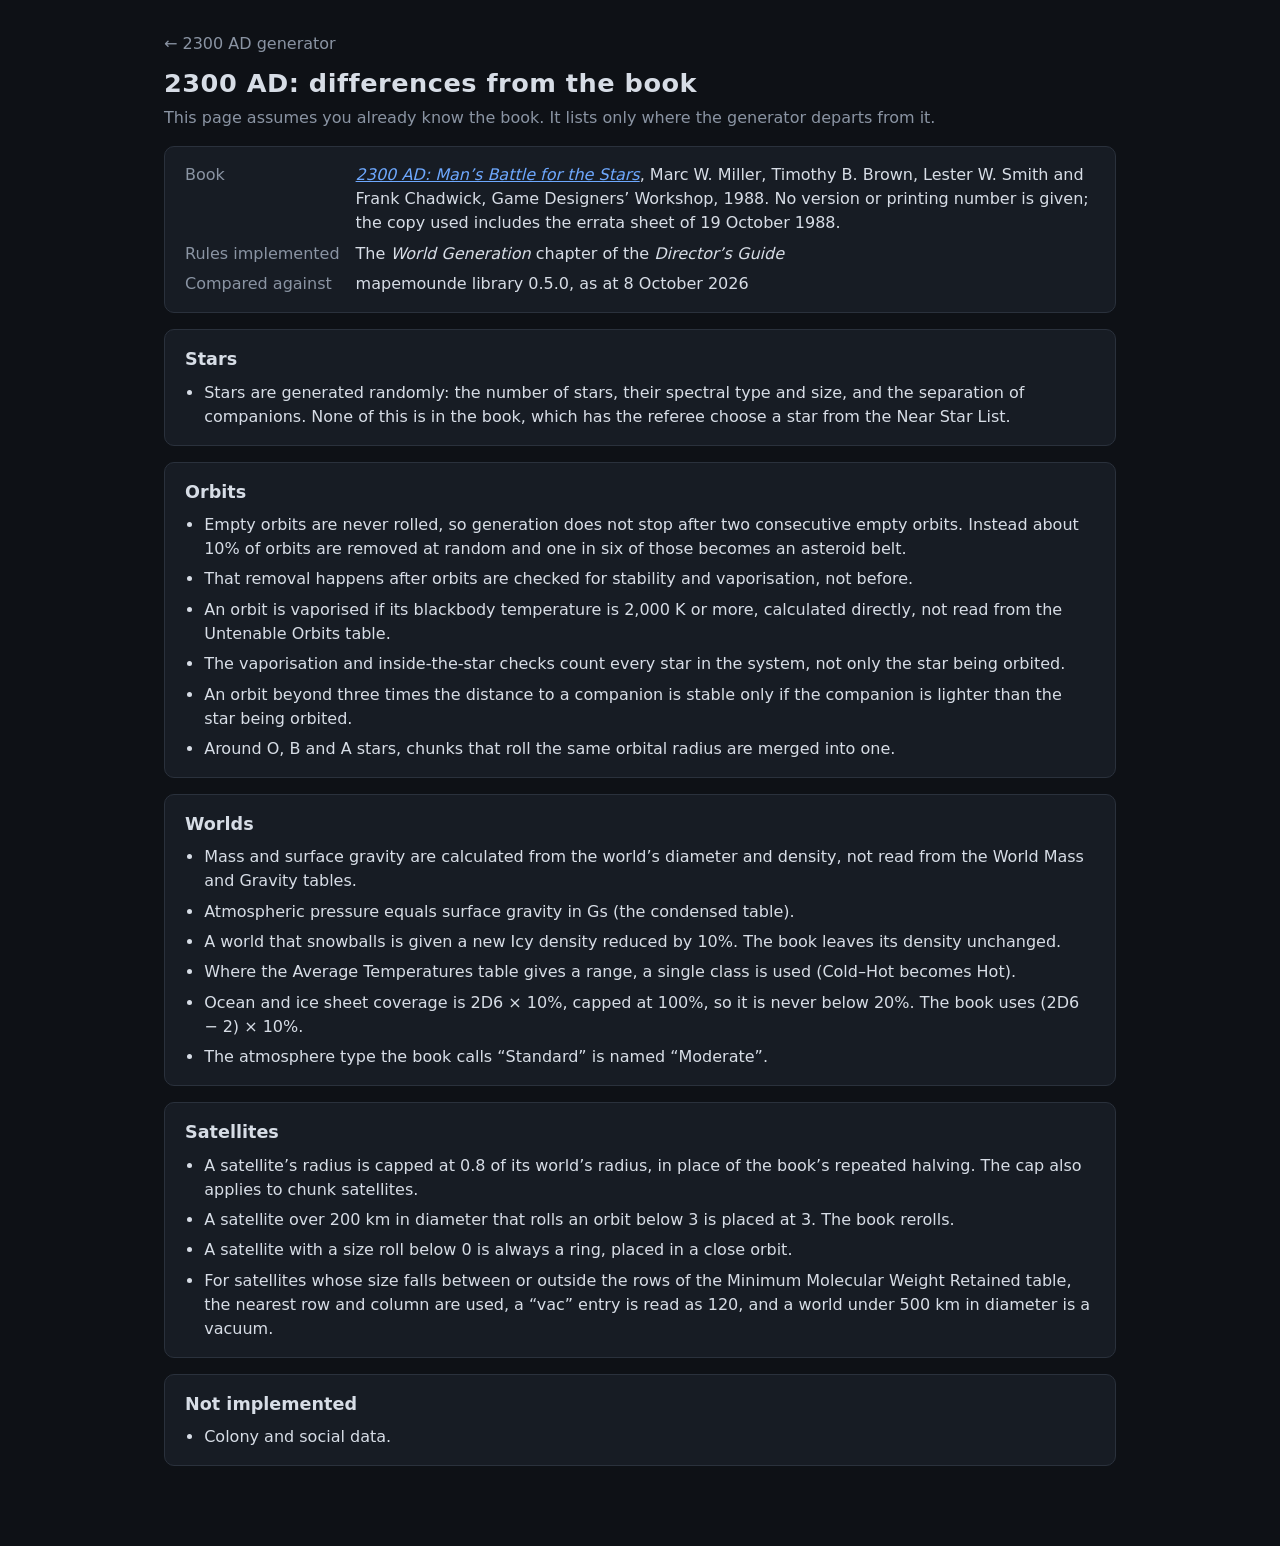
==== docs/ad2300-differences.html @ 8671f931 "alg description" ====
<!DOCTYPE html>
<html lang="en">
  <head>
    <meta charset="utf-8" />
    <meta name="viewport" content="width=device-width, initial-scale=1" />
    <title>Mapemounde — 2300 AD: differences from the book</title>
    <link rel="stylesheet" href="styles.css" />
  </head>
  <body>
    <header>
      <p class="crumb"><a href="ad2300.html">← 2300 AD generator</a></p>
      <h1>2300 AD: differences from the book</h1>
      <p class="subtitle">This page assumes you already know the book. It lists only where the generator departs from it.</p>
    </header>

    <main>
      <section class="card about">
        <dl class="facts">
          <dt>Book</dt>
          <dd><a href="https://www.drivethrurpg.com/en/product/413/2300-ad-man-s-battle-for-the-stars" target="_blank" rel="noopener"><cite>2300 AD: Man’s Battle for the Stars</cite></a>, Marc W. Miller, Timothy B. Brown, Lester W. Smith and Frank Chadwick, Game Designers’ Workshop, 1988. No version or printing number is given; the copy used includes the errata sheet of 19 October 1988.</dd>
          <dt>Rules implemented</dt>
          <dd>The <em>World Generation</em> chapter of the <em>Director’s Guide</em></dd>
          <dt>Compared against</dt>
          <dd>mapemounde library 0.5.0, as at 8 October 2026</dd>
        </dl>
      </section>

      <section class="card about">
        <h2>Stars</h2>
        <ul>
          <li>Stars are generated randomly: the number of stars, their spectral type and size, and the separation of companions. None of this is in the book, which has the referee choose a star from the Near Star List.</li>
        </ul>
      </section>

      <section class="card about">
        <h2>Orbits</h2>
        <ul>
          <li>Empty orbits are never rolled, so generation does not stop after two consecutive empty orbits. Instead about 10% of orbits are removed at random and one in six of those becomes an asteroid belt.</li>
          <li>That removal happens after orbits are checked for stability and vaporisation, not before.</li>
          <li>An orbit is vaporised if its blackbody temperature is 2,000 K or more, calculated directly, not read from the Untenable Orbits table.</li>
          <li>The vaporisation and inside-the-star checks count every star in the system, not only the star being orbited.</li>
          <li>An orbit beyond three times the distance to a companion is stable only if the companion is lighter than the star being orbited.</li>
          <li>Around O, B and A stars, chunks that roll the same orbital radius are merged into one.</li>
        </ul>
      </section>

      <section class="card about">
        <h2>Worlds</h2>
        <ul>
          <li>Mass and surface gravity are calculated from the world’s diameter and density, not read from the World Mass and Gravity tables.</li>
          <li>Atmospheric pressure equals surface gravity in Gs (the condensed table).</li>
          <li>A world that snowballs is given a new Icy density reduced by 10%. The book leaves its density unchanged.</li>
          <li>Where the Average Temperatures table gives a range, a single class is used (Cold–Hot becomes Hot).</li>
          <li>Ocean and ice sheet coverage is 2D6 × 10%, capped at 100%, so it is never below 20%. The book uses (2D6 − 2) × 10%.</li>
          <li>The atmosphere type the book calls “Standard” is named “Moderate”.</li>
        </ul>
      </section>

      <section class="card about">
        <h2>Satellites</h2>
        <ul>
          <li>A satellite’s radius is capped at 0.8 of its world’s radius, in place of the book’s repeated halving. The cap also applies to chunk satellites.</li>
          <li>A satellite over 200 km in diameter that rolls an orbit below 3 is placed at 3. The book rerolls.</li>
          <li>A satellite with a size roll below 0 is always a ring, placed in a close orbit.</li>
          <li>For satellites whose size falls between or outside the rows of the Minimum Molecular Weight Retained table, the nearest row and column are used, a “vac” entry is read as 120, and a world under 500 km in diameter is a vacuum.</li>
        </ul>
      </section>

      <section class="card about">
        <h2>Not implemented</h2>
        <ul>
          <li>Colony and social data.</li>
        </ul>
      </section>
    </main>
  </body>
</html>
---- docs/styles.css ----
:root {
  --bg: #0e1116;
  --panel: #171c24;
  --panel-2: #1f2630;
  --text: #d7dde6;
  --muted: #8a94a3;
  --accent: #6ea8fe;
  --border: #2a313c;
  --error: #ff8a8a;
}

* {
  box-sizing: border-box;
}

body {
  margin: 0;
  font-family: system-ui, -apple-system, Segoe UI, Roboto, sans-serif;
  background: var(--bg);
  color: var(--text);
  line-height: 1.5;
}

header {
  padding: 2rem 1.5rem 1rem;
  max-width: 1000px;
  margin: 0 auto;
}

h1 {
  margin: 0;
  font-size: 1.6rem;
  letter-spacing: 0.5px;
}

.subtitle {
  margin: 0.25rem 0 0;
  color: var(--muted);
}

.crumb {
  margin: 0 0 0.5rem;
}

.crumb a {
  color: var(--muted);
  text-decoration: none;
}

.crumb a:hover {
  color: var(--accent);
}

main {
  max-width: 1000px;
  margin: 0 auto;
  padding: 0 1.5rem 4rem;
}

form {
  background: var(--panel);
  border: 1px solid var(--border);
  border-radius: 10px;
  padding: 1rem 1.25rem;
  display: flex;
  flex-direction: column;
  gap: 0.75rem;
}

.row {
  display: flex;
  align-items: center;
  gap: 0.75rem;
}

.row label {
  width: 120px;
  color: var(--muted);
  flex: none;
}

input[type="text"],
select {
  background: var(--panel-2);
  color: var(--text);
  border: 1px solid var(--border);
  border-radius: 6px;
  padding: 0.45rem 0.6rem;
  font: inherit;
  min-width: 220px;
}

input[type="text"]:focus,
select:focus {
  outline: none;
  border-color: var(--accent);
}

button {
  background: var(--accent);
  color: #0b1020;
  border: none;
  border-radius: 6px;
  padding: 0.5rem 1.1rem;
  font: inherit;
  font-weight: 600;
  cursor: pointer;
}

button.ghost {
  background: transparent;
  border: 1px solid var(--border);
  color: var(--text);
  padding: 0.4rem 0.6rem;
}

button:hover {
  filter: brightness(1.08);
}

.actions {
  margin-top: 0.25rem;
}

.status {
  color: var(--muted);
  overflow-wrap: anywhere; /* the full request URL must not force the page wider than a phone */
}

.status.error {
  color: var(--error);
}

section#result {
  margin-top: 1.5rem;
}

/* Hover card: headline facts for the orrery body under the pointer (a tap pins it on touch).
   Positioned within #rendered rather than the orrery card, whose overflow would clip it. */
#rendered {
  position: relative;
}

.orrery-body {
  cursor: pointer;
}

.orrery-body:hover {
  filter: brightness(1.15);
}

.hover-card {
  position: absolute;
  z-index: 5;
  max-width: 320px;
  padding: 0.5rem 0.7rem 0.55rem;
  background: var(--panel-2);
  border: 1px solid var(--border);
  border-radius: 8px;
  box-shadow: 0 6px 20px rgba(0, 0, 0, 0.4);
  font-size: 0.8rem;
}

.hover-card .hc-actions {
  margin-top: 0.4rem;
}

/* The card's action, styled as a link. */
.hc-open {
  background: none;
  border: 0;
  padding: 0;
  color: var(--accent);
  font: inherit;
  font-size: 0.78rem;
  cursor: pointer;
}

.hc-open:hover {
  text-decoration: underline;
  filter: none;
}

/* A glyph whose record is being hovered in the fold-out. */
.orrery-body.lit {
  filter: drop-shadow(0 0 5px rgba(255, 255, 255, 0.85)) brightness(1.25);
}

/* A record just jumped to from the map. */
@keyframes node-flash {
  from {
    background: rgba(110, 168, 254, 0.28);
  }
  to {
    background: transparent;
  }
}

.node.flash > .node-head {
  animation: node-flash 1.6s ease-out;
  border-radius: 6px;
}

.hover-card .hc-title {
  margin-bottom: 0.3rem;
}

.hover-card .hc-kind {
  color: var(--muted);
  margin-left: 0.4rem;
}

.hover-card .grid {
  font-size: 0.78rem;
  gap: 0.05rem 0.7rem;
}

.hover-card .comp {
  min-width: 170px;
  margin: 0.2rem 0 0.1rem;
}

.hover-card .comp-key {
  font-size: inherit;
  gap: 0 0.6rem;
}

.card {
  background: var(--panel);
  border: 1px solid var(--border);
  border-radius: 10px;
  padding: 1rem 1.25rem;
  margin-bottom: 1rem;
}

/* Traveller system hex: an inline SVG centred in the card. */
.hex-card {
  display: flex;
  justify-content: center;
}

.hex-svg {
  width: 100%;
  max-width: 360px;
  height: auto;
  color: var(--text);
}

/* Traveller UWP status line under the hex: the world profile string, shown verbatim/monospaced. */
.uwp {
  margin: 0.75rem 0 0;
  text-align: center;
  font-family: ui-monospace, "SF Mono", Menlo, Consolas, monospace;
  letter-spacing: 0.04em;
  color: var(--text);
}

/* Name + download controls under the traveller hex. */
.hex-controls {
  display: flex;
  align-items: center;
  gap: 0.75rem;
  margin: 0.75rem 0 0.5rem;
}

.hex-controls label {
  color: var(--muted);
}

.hex-controls input {
  min-width: 200px;
}

.hex-controls button {
  margin-left: auto;
}

/* System orrery: a schematic map of the generated system, drawn as inline SVG. It scales down to
   the card's width (app.js splits wide systems into rows so the scale never drops below 0.72); the
   overflow-x is a last resort that should not trigger, kept so the page body can never scroll
   sideways. Centred with margin:auto rather than .hex-card's flex, because centring an over-wide
   flex item makes its leading overflow unreachable to the scroll container. */
.orrery-card {
  overflow-x: auto;
  padding: 0.5rem;
}

.orrery-svg {
  display: block;
  margin: 0 auto;
  width: 100%; /* scales down to the card; the inline max-width stops it scaling up */
  height: auto;
  color: var(--text);
}

/* Legend: an "ⓘ Legend" pill at the bottom right of the orrery card that floats the legend (only
   the marks this system uses, in the orrery's own colours) as a panel above itself. */
.legend-wrap {
  position: relative;
  display: flex;
  justify-content: flex-end;
  margin: 0.3rem 0.25rem 0;
}

.legend-wrap > summary {
  list-style: none;
  cursor: pointer;
  font-size: 0.78rem;
  color: var(--muted);
  padding: 0.1rem 0.6rem;
  border: 1px solid var(--border);
  border-radius: 999px;
  background: var(--panel-2);
}

.legend-wrap > summary::-webkit-details-marker {
  display: none;
}

.legend-wrap[open] > summary,
.legend-wrap > summary:hover {
  color: var(--text);
}

.legend-panel {
  position: absolute;
  right: 0;
  bottom: calc(100% + 6px);
  z-index: 4;
  max-width: 100%;
  padding: 0.45rem 0.75rem 0.4rem;
  background: var(--panel-2);
  border: 1px solid var(--border);
  border-radius: 8px;
  box-shadow: 0 6px 20px rgba(0, 0, 0, 0.4);
}

.legend {
  list-style: none;
  margin: 0;
  padding: 0;
  display: flex;
  flex-wrap: wrap;
  gap: 0.1rem 0.9rem;
  font-size: 0.78rem;
  color: var(--muted);
}

.legend li {
  display: inline-flex;
  align-items: center;
  gap: 0.3rem;
}

.swatch {
  flex: none;
}

.legend-note {
  margin: 0.3rem 0 0;
  font-size: 0.75rem;
  color: var(--muted);
}

/* The folded-away per-body detail under the orrery. Deeply nested records with wide grids can
   exceed a phone's width; they scroll inside the fold-out rather than widening the page. */
.tree-wrap {
  overflow-x: auto;
}

.tree-wrap > summary {
  margin-bottom: 0.5rem;
}

/* Summary strip: what the map cannot answer at a glance, as chips above it in the orrery card. */
.summary {
  list-style: none;
  margin: 0.15rem 0 0.4rem;
  padding: 0 0.5rem;
  display: flex;
  flex-wrap: wrap;
  align-items: center;
  gap: 0.3rem 0.5rem;
  font-size: 0.85rem;
  color: var(--muted);
}

.chip {
  display: inline-flex;
  align-items: center;
  gap: 0.3rem;
  padding: 0.15rem 0.55rem 0.15rem 0.3rem;
  border: 1px solid var(--border);
  border-radius: 999px;
  background: var(--panel-2);
}

.chip strong {
  color: var(--text);
  font-weight: 600;
}

.chip-fact {
  padding-left: 0.55rem;
}

.unit {
  color: var(--muted);
  margin-left: 0.15rem;
}

/* Hub landing page: shared API-base config + a card per generator. */
.hint {
  color: var(--muted);
  font-size: 0.9rem;
  margin: 0.75rem 0 0;
}

code {
  background: var(--panel-2);
  border: 1px solid var(--border);
  border-radius: 4px;
  padding: 0.05rem 0.3rem;
  font-size: 0.9em;
}

.cards {
  display: grid;
  grid-template-columns: repeat(auto-fit, minmax(220px, 1fr));
  gap: 1rem;
  margin-top: 1.5rem;
}

.gcard {
  display: block;
  background: var(--panel);
  border: 1px solid var(--border);
  border-radius: 10px;
  padding: 1rem 1.25rem;
  color: inherit;
  text-decoration: none;
}

.gcard:hover {
  border-color: var(--accent);
}

.gcard h2 {
  margin: 0 0 0.4rem;
  font-size: 1.1rem;
}

.gcard p {
  margin: 0;
  color: var(--muted);
  font-size: 0.92rem;
}

/* Result tree: each body is a node with collapsible-looking nested children. */
.tree,
.children {
  list-style: none;
  margin: 0;
  padding: 0;
}

.children {
  margin-left: 1rem;
  padding-left: 1rem;
  border-left: 2px solid var(--border);
}

.node {
  margin: 0.6rem 0;
}

.node-head {
  display: flex;
  align-items: baseline;
  gap: 0.6rem;
  flex-wrap: wrap;
}

/* The record's portrait: the orrery glyph at icon size, beside the badge. */
.portrait {
  flex: none;
  align-self: center;
}

.node-title {
  font-weight: 600;
}

.node-id {
  color: var(--muted);
  font-size: 0.85rem;
}

/* A record id that links back up to its glyph in the map. */
.node-id-link {
  background: none;
  border: 0;
  padding: 0;
  font: inherit;
  font-size: 0.85rem;
  color: var(--muted);
  cursor: pointer;
}

.node-id-link:hover {
  color: var(--accent);
  text-decoration: underline;
  filter: none;
}

/* A glyph just jumped to from its record. */
@keyframes glyph-pulse {
  from {
    filter: drop-shadow(0 0 10px rgba(255, 255, 255, 0.95)) brightness(1.6);
  }
  to {
    filter: none;
  }
}

.orrery-body.pulse {
  animation: glyph-pulse 1.6s ease-out;
}

.node-orbit {
  color: var(--muted);
  font-size: 0.9rem;
  margin-left: auto;
}

.badge {
  font-size: 0.72rem;
  text-transform: uppercase;
  letter-spacing: 0.04em;
  font-weight: 700;
  padding: 0.1rem 0.45rem;
  border-radius: 999px;
  background: var(--panel-2);
  border: 1px solid var(--border);
  color: var(--muted);
}

.badge-star {
  color: #ffd479;
  border-color: #5a4a1f;
}

.badge-planet {
  color: var(--accent);
  border-color: #2c4a78;
}

.badge-moon {
  color: #9fd6c2;
  border-color: #2a5448;
}

.badge-asteroidBelt,
.badge-ring,
.badge-moonlet {
  color: #c2a8e0;
  border-color: #463058;
}

.node-detail {
  display: flex;
  flex-wrap: wrap;
  gap: 0.5rem 1.5rem;
  margin: 0.4rem 0 0;
}

.sect {
  min-width: 200px;
}

.sect h4 {
  margin: 0 0 0.25rem;
  font-size: 0.78rem;
  text-transform: uppercase;
  letter-spacing: 0.04em;
  color: var(--muted);
  font-weight: 700;
}

/* A definition-list grid used for orbit/core and every nested record. */
.grid {
  display: grid;
  grid-template-columns: max-content 1fr;
  gap: 0.15rem 0.9rem;
  margin: 0;
  font-size: 0.9rem;
  font-variant-numeric: tabular-nums;
}

.grid dt {
  color: var(--muted);
}

.grid dd {
  margin: 0;
}

/* Atmosphere composition: a stacked bar plus a key, in place of a grid of numbers. */
.comp {
  min-width: 200px;
  margin: 0.15rem 0 0.35rem;
}

.comp-bar {
  display: flex;
  height: 10px;
  border-radius: 5px;
  overflow: hidden;
  background: var(--panel-2);
  border: 1px solid var(--border);
}

.comp-bar span {
  display: block;
  height: 100%;
  min-width: 2px; /* a trace gas still shows as a sliver */
}

.comp-key {
  list-style: none;
  margin: 0.25rem 0 0;
  padding: 0;
  display: flex;
  flex-wrap: wrap;
  gap: 0.1rem 0.8rem;
  font-size: 0.85rem;
}

.comp-key li::before {
  content: "";
  display: inline-block;
  width: 0.6em;
  height: 0.6em;
  border-radius: 50%;
  background: var(--c);
  margin-right: 0.35em;
  vertical-align: 0.05em;
}

/* Moon strip: a planet's satellites on a log axis, above their folded records. */
.moon-strip {
  display: block;
  width: 100%;
  max-width: 640px;
  height: auto;
  margin: 0.35rem 0 0.1rem;
  color: var(--text);
}

.moons-wrap {
  margin-top: 0.1rem;
}

.moons-wrap > summary {
  font-size: 0.85rem;
}

/* Nested grids (e.g. an AoW world's climate/atmosphere) indent slightly for legibility. */
.grid dd > .grid {
  margin: 0.15rem 0 0.35rem;
  padding-left: 0.6rem;
  border-left: 1px solid var(--border);
}

.list {
  margin: 0;
  padding-left: 1.1rem;
}

details {
  margin-top: 0.5rem;
}

summary {
  cursor: pointer;
  color: var(--muted);
}

pre {
  background: var(--panel-2);
  border: 1px solid var(--border);
  border-radius: 8px;
  padding: 1rem;
  overflow-x: auto;
  font-size: 0.82rem;
}

/* Book reference under a generator page's subtitle, and the "differences from the book" pages. */
.source {
  margin: 0.4rem 0 0;
  color: var(--muted);
  font-size: 0.92rem;
}

.source a,
.about a {
  color: var(--accent);
}

.about h2 {
  margin: 0 0 0.5rem;
  font-size: 1.1rem;
}

.about p {
  margin: 0 0 0.5rem;
}

.about ul {
  margin: 0;
  padding-left: 1.2rem;
}

.about li + li {
  margin-top: 0.4rem;
}

.facts {
  margin: 0;
  display: grid;
  grid-template-columns: max-content 1fr;
  gap: 0.4rem 1rem;
}

.facts dt {
  color: var(--muted);
}

.facts dd {
  margin: 0;
}

@media (max-width: 600px) {
  .facts {
    grid-template-columns: 1fr;
    gap: 0.1rem;
  }

  .facts dd {
    margin-bottom: 0.5rem;
  }
}
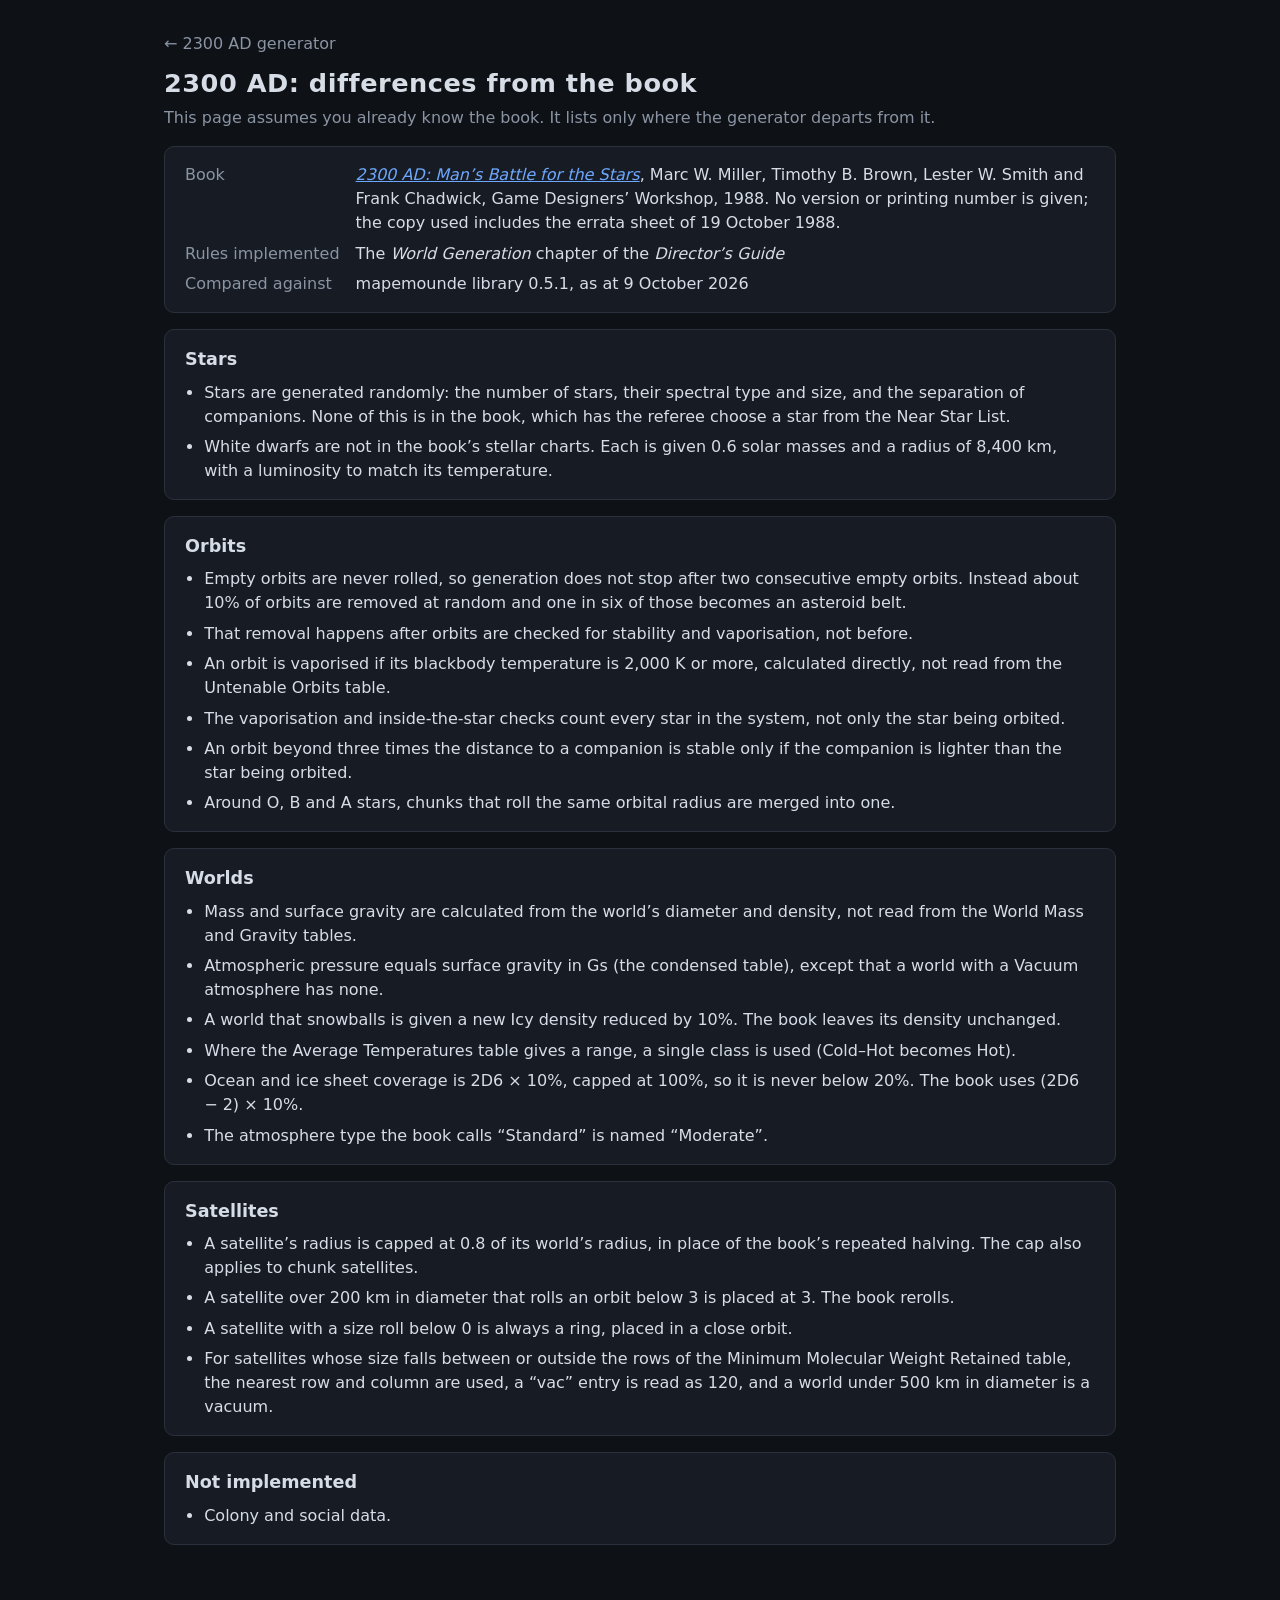
==== commit 9d202bee: "update for latest version" ====
--- a/docs/ad2300-differences.html
+++ b/docs/ad2300-differences.html
@@ -4,6 +4,7 @@
     <meta charset="utf-8" />
     <meta name="viewport" content="width=device-width, initial-scale=1" />
     <title>Mapemounde — 2300 AD: differences from the book</title>
+    <link rel="icon" href="favicon.svg" type="image/svg+xml" />
     <link rel="stylesheet" href="styles.css" />
   </head>
   <body>
@@ -13,26 +14,27 @@
       <p class="subtitle">This page assumes you already know the book. It lists only where the generator departs from it.</p>
     </header>
 
-    <main>
-      <section class="card about">
+    <main class="about">
+      <section class="card">
         <dl class="facts">
           <dt>Book</dt>
           <dd><a href="https://www.drivethrurpg.com/en/product/413/2300-ad-man-s-battle-for-the-stars" target="_blank" rel="noopener"><cite>2300 AD: Man’s Battle for the Stars</cite></a>, Marc W. Miller, Timothy B. Brown, Lester W. Smith and Frank Chadwick, Game Designers’ Workshop, 1988. No version or printing number is given; the copy used includes the errata sheet of 19 October 1988.</dd>
           <dt>Rules implemented</dt>
           <dd>The <em>World Generation</em> chapter of the <em>Director’s Guide</em></dd>
           <dt>Compared against</dt>
-          <dd>mapemounde library 0.5.0, as at 8 October 2026</dd>
+          <dd>mapemounde library 0.5.1, as at 9 October 2026</dd>
         </dl>
       </section>
 
-      <section class="card about">
+      <section class="card">
         <h2>Stars</h2>
         <ul>
           <li>Stars are generated randomly: the number of stars, their spectral type and size, and the separation of companions. None of this is in the book, which has the referee choose a star from the Near Star List.</li>
+          <li>White dwarfs are not in the book’s stellar charts. Each is given 0.6 solar masses and a radius of 8,400 km, with a luminosity to match its temperature.</li>
         </ul>
       </section>
 
-      <section class="card about">
+      <section class="card">
         <h2>Orbits</h2>
         <ul>
           <li>Empty orbits are never rolled, so generation does not stop after two consecutive empty orbits. Instead about 10% of orbits are removed at random and one in six of those becomes an asteroid belt.</li>
@@ -44,11 +46,11 @@
         </ul>
       </section>
 
-      <section class="card about">
+      <section class="card">
         <h2>Worlds</h2>
         <ul>
           <li>Mass and surface gravity are calculated from the world’s diameter and density, not read from the World Mass and Gravity tables.</li>
-          <li>Atmospheric pressure equals surface gravity in Gs (the condensed table).</li>
+          <li>Atmospheric pressure equals surface gravity in Gs (the condensed table), except that a world with a Vacuum atmosphere has none.</li>
           <li>A world that snowballs is given a new Icy density reduced by 10%. The book leaves its density unchanged.</li>
           <li>Where the Average Temperatures table gives a range, a single class is used (Cold–Hot becomes Hot).</li>
           <li>Ocean and ice sheet coverage is 2D6 × 10%, capped at 100%, so it is never below 20%. The book uses (2D6 − 2) × 10%.</li>
@@ -56,7 +58,7 @@
         </ul>
       </section>
 
-      <section class="card about">
+      <section class="card">
         <h2>Satellites</h2>
         <ul>
           <li>A satellite’s radius is capped at 0.8 of its world’s radius, in place of the book’s repeated halving. The cap also applies to chunk satellites.</li>
@@ -66,7 +68,7 @@
         </ul>
       </section>
 
-      <section class="card about">
+      <section class="card">
         <h2>Not implemented</h2>
         <ul>
           <li>Colony and social data.</li>
--- a/docs/styles.css
+++ b/docs/styles.css
@@ -131,6 +131,22 @@
   color: var(--error);
 }
 
+@media (max-width: 600px) {
+  /* Let the fields shrink into the card, and drop the status under the buttons. */
+  input[type="text"],
+  select {
+    min-width: 0;
+  }
+
+  .actions {
+    flex-wrap: wrap;
+  }
+
+  .status {
+    flex-basis: 100%;
+  }
+}
+
 section#result {
   margin-top: 1.5rem;
 }
@@ -275,6 +291,12 @@
   margin-left: auto;
 }
 
+@media (max-width: 600px) {
+  .hex-controls input {
+    min-width: 0;
+  }
+}
+
 /* System orrery: a schematic map of the generated system, drawn as inline SVG. It scales down to
    the card's width (app.js splits wide systems into rows so the scale never drops below 0.72); the
    overflow-x is a last resort that should not trigger, kept so the page body can never scroll
@@ -293,12 +315,13 @@
   color: var(--text);
 }
 
-/* Legend: an "ⓘ Legend" pill at the bottom right of the orrery card that floats the legend (only
-   the marks this system uses, in the orrery's own colours) as a panel above itself. */
+/* Legend: an "ⓘ Legend" pill at the bottom right of the orrery card that unfolds the legend (only
+   the marks this system uses, in the orrery's own colours) as a panel beneath itself. The panel is
+   in the page flow, not floated, so an open legend never covers the map. */
 .legend-wrap {
-  position: relative;
-  display: flex;
-  justify-content: flex-end;
+  display: flex;
+  flex-direction: column;
+  align-items: flex-end;
   margin: 0.3rem 0.25rem 0;
 }
 
@@ -323,16 +346,12 @@
 }
 
 .legend-panel {
-  position: absolute;
-  right: 0;
-  bottom: calc(100% + 6px);
-  z-index: 4;
+  margin-top: 6px;
   max-width: 100%;
   padding: 0.45rem 0.75rem 0.4rem;
   background: var(--panel-2);
   border: 1px solid var(--border);
   border-radius: 8px;
-  box-shadow: 0 6px 20px rgba(0, 0, 0, 0.4);
 }
 
 .legend {
@@ -695,7 +714,7 @@
   font-size: 0.82rem;
 }
 
-/* Book reference under a generator page's subtitle, and the "differences from the book" pages. */
+/* Book reference under a generator page's title, and the "differences from the book" pages. */
 .source {
   margin: 0.4rem 0 0;
   color: var(--muted);
